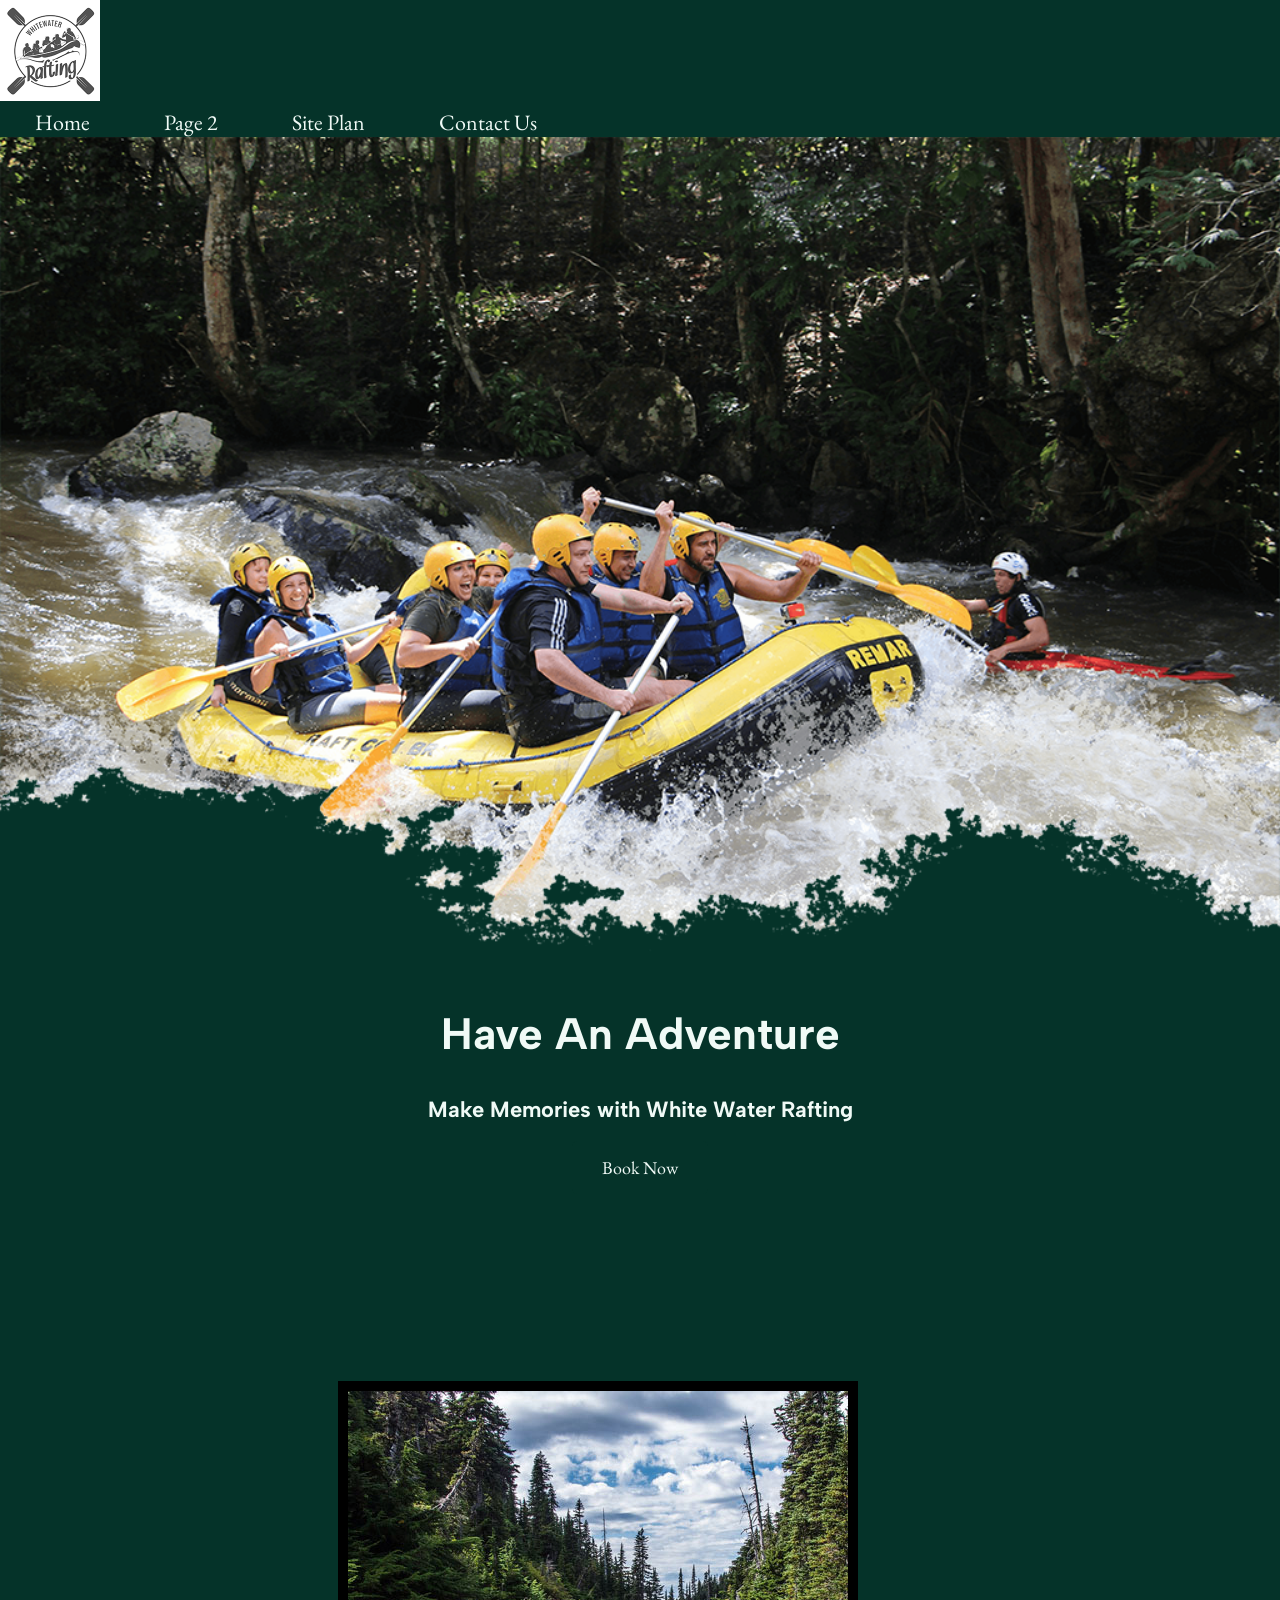
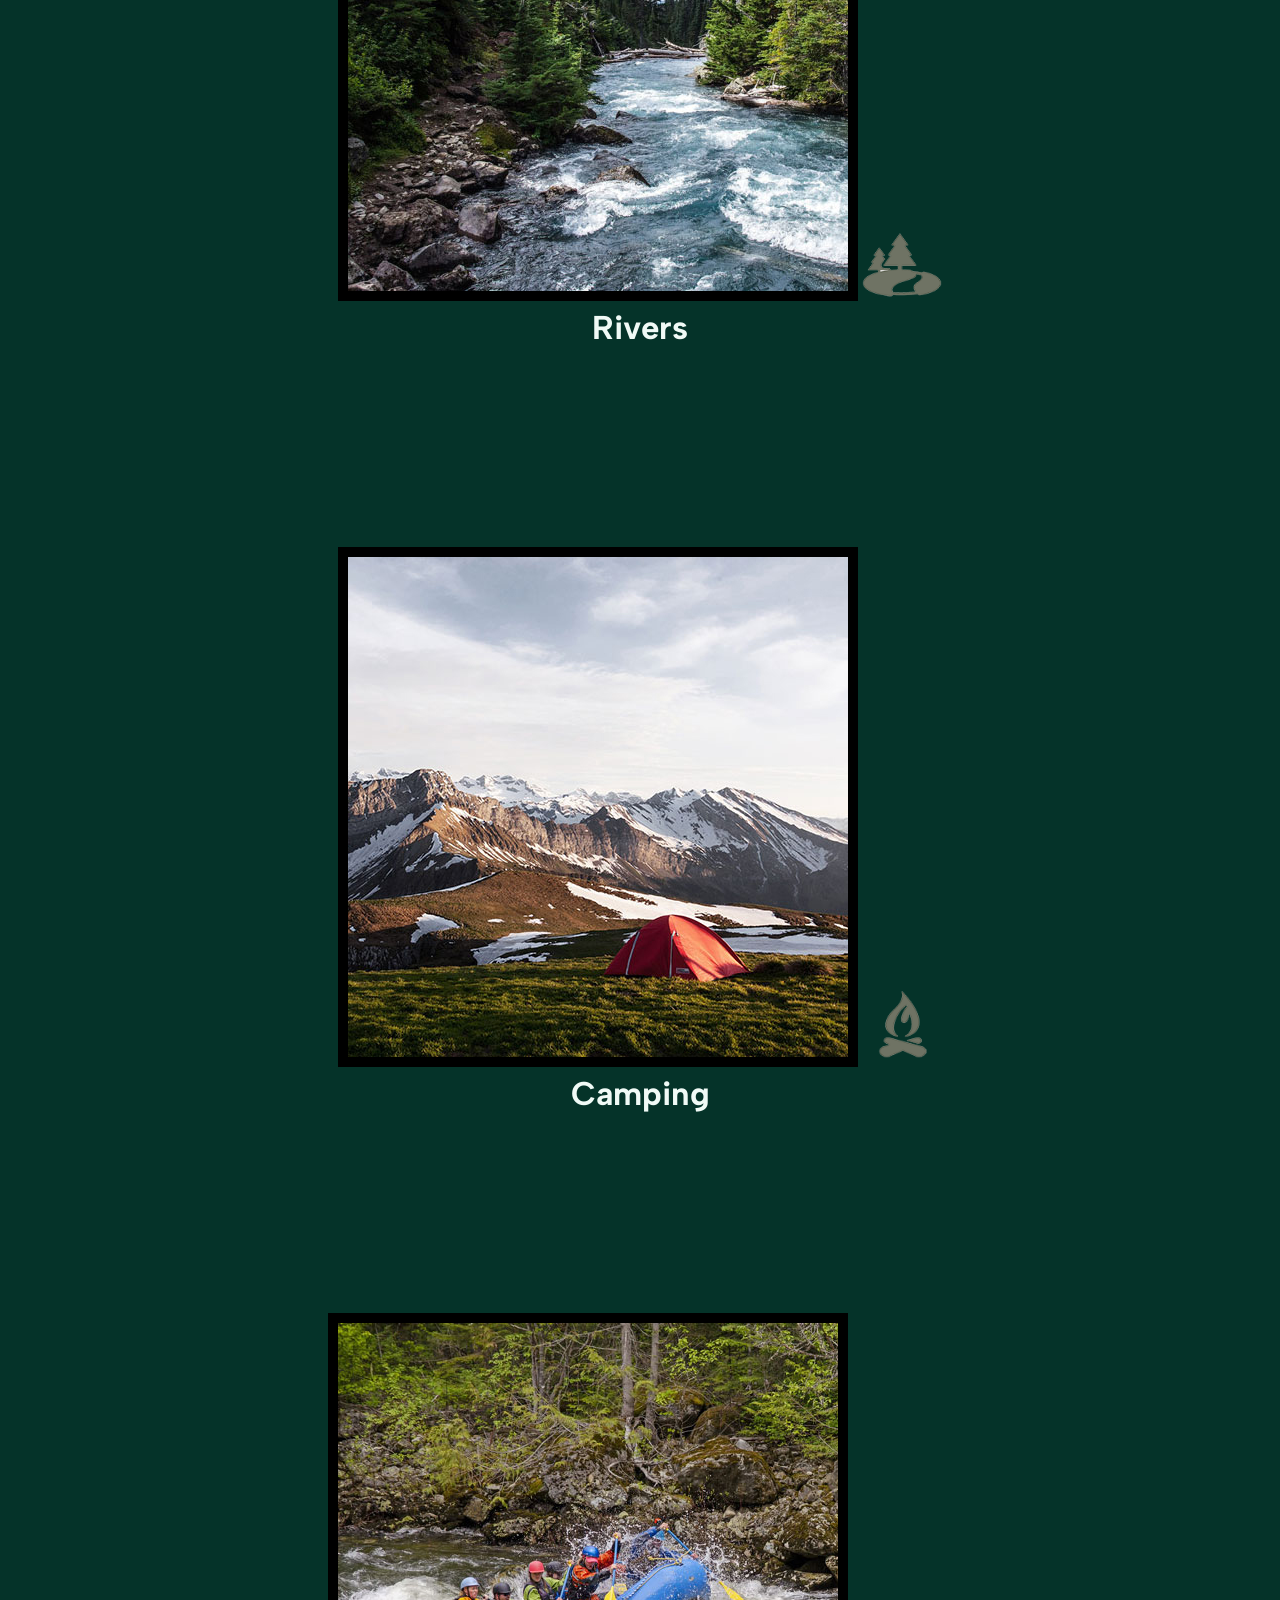
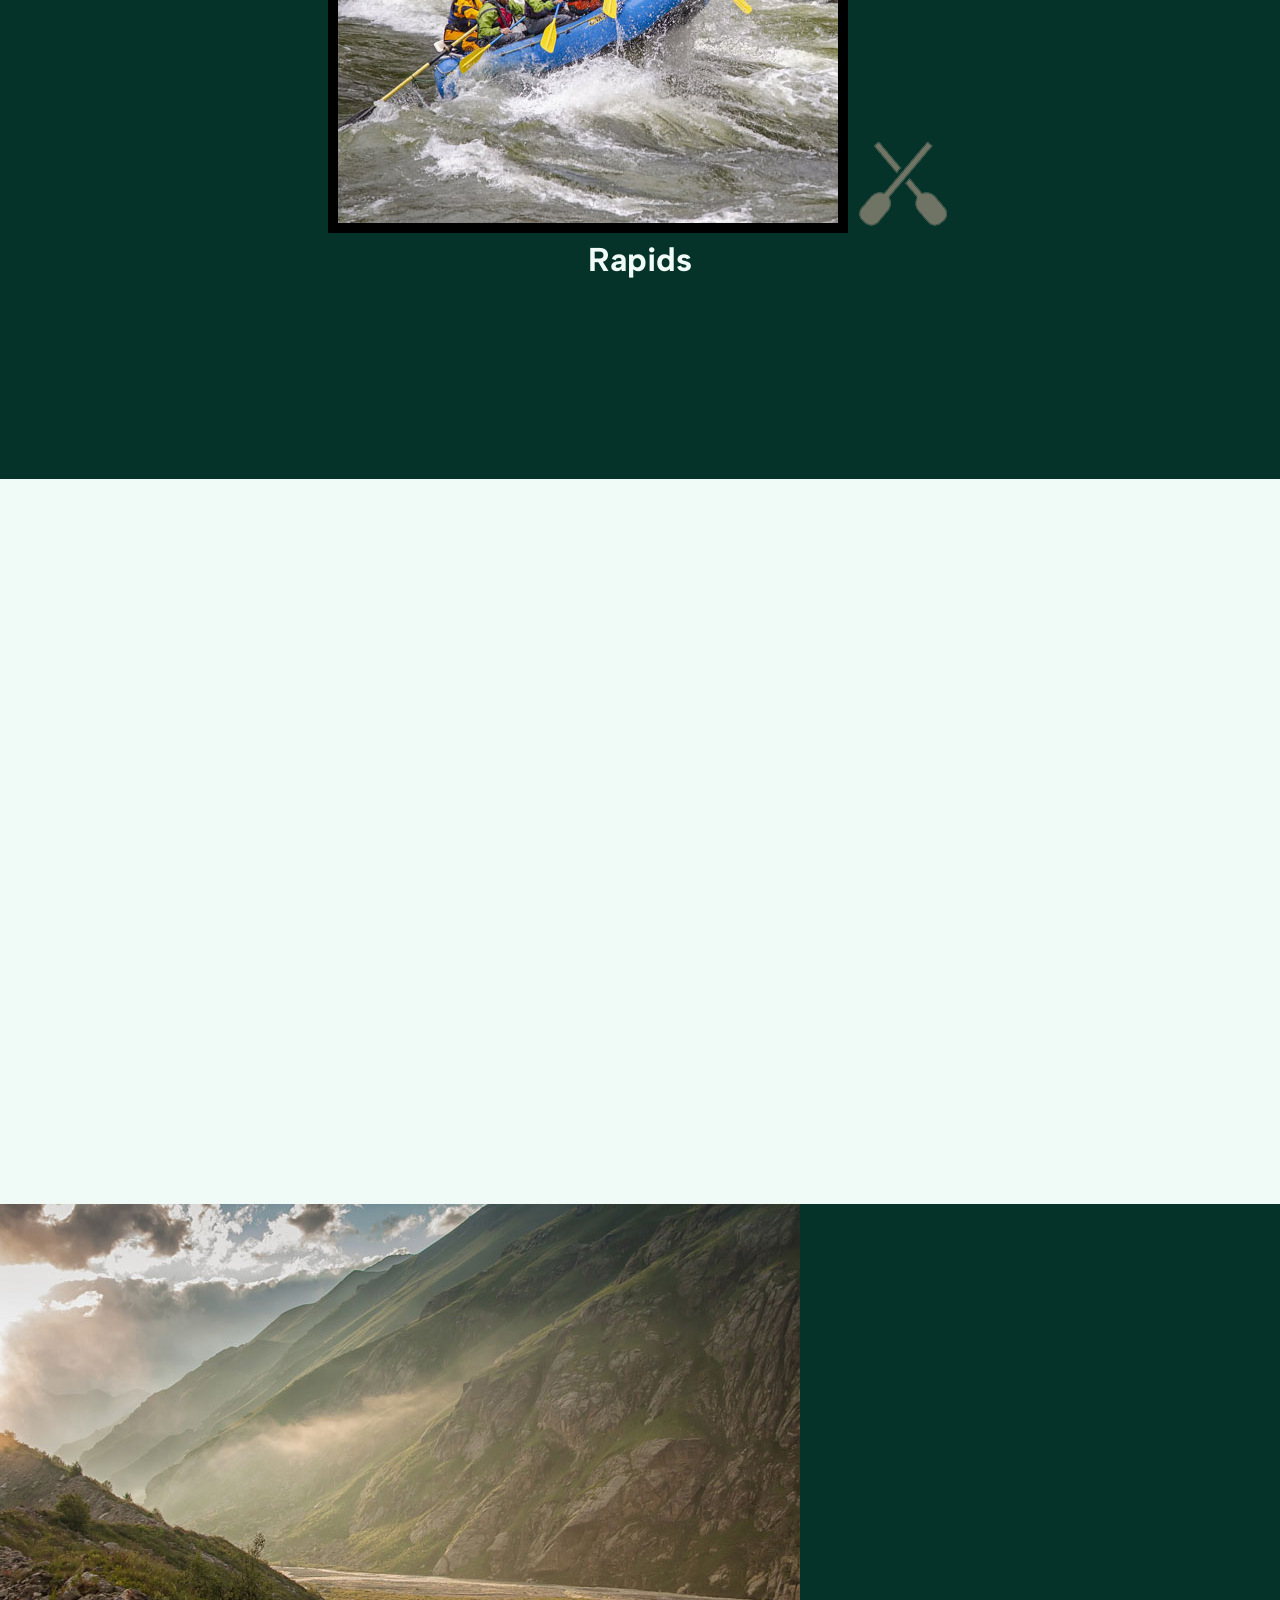
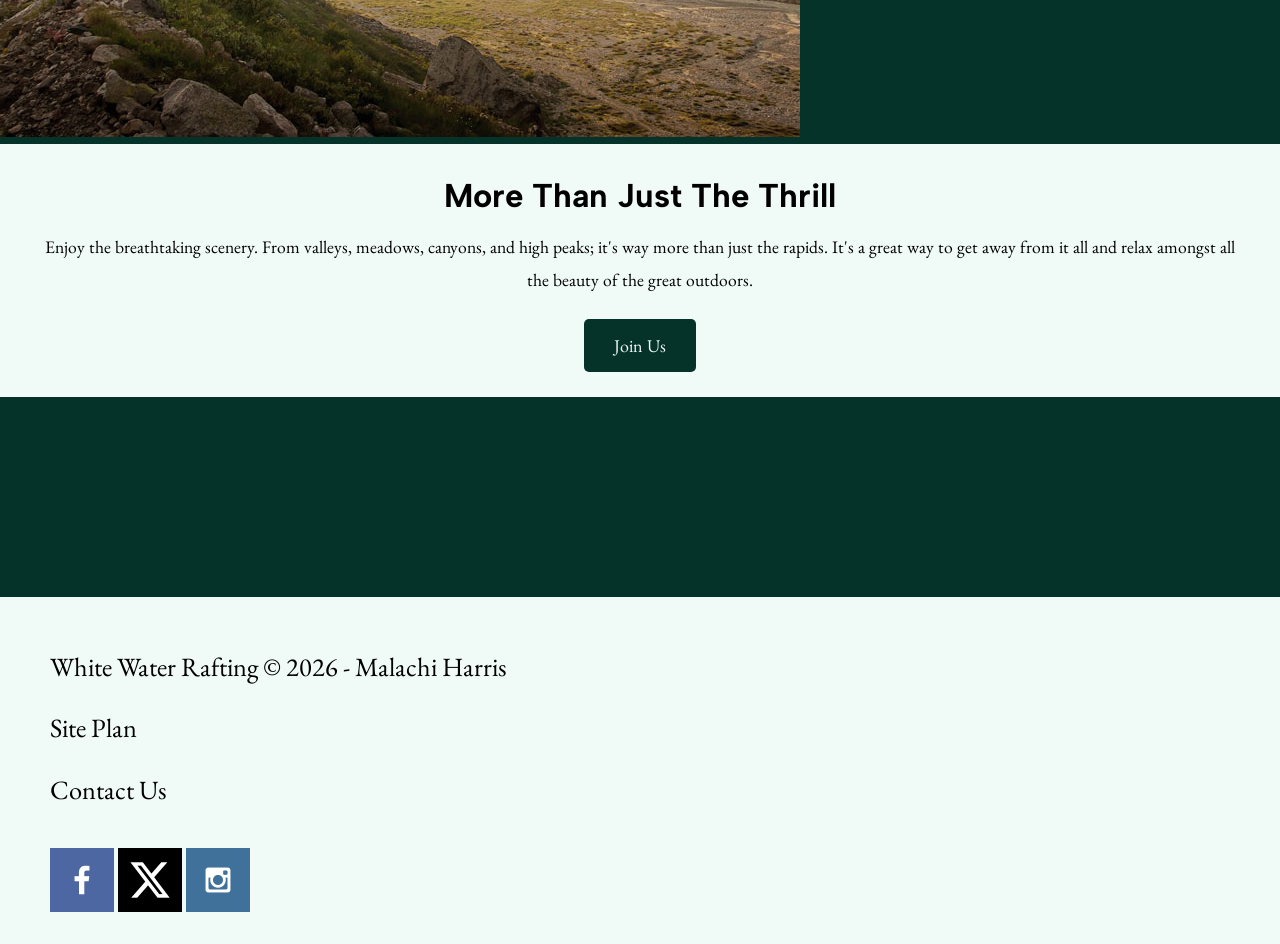
==== wwr/index.html @ 4aa39103 "Adding all project files" ====
<!DOCTYPE html>
<html lang="en">
<head>
    <meta charset="UTF-8">
    <meta name="viewport" content="width=device-width, initial-scale=1.0">
    <title>Whitewater Rafting | Home</title>
    <link rel="stylesheet" href="styles/style.css">
</head>
<body>
    <div id="content">
        <header>
            <a id="logo_link" href="index.html">
                <img class="logo" src="images/Whitewater-Rafting.png" alt="Whitewater Rafting Logo">
            </a>
            <nav>
                <a href="index.html">Home</a>
                <a href="#">Page 2</a>
                <a href="site-plan-rafting.html">Site Plan</a>
                <a href="contactus.html">Contact Us</a>
            </nav>
                
        </header>
        <div id="hero">
            <div id="hero-box">
                <img id="hero-img" src="images/hero.png" alt="People enjoying white water rafting">
            </div>
            <section id="hero-msg">
                <h1 class="home-title">Have An Adventure</h1>
                <h4>Make Memories with White Water Rafting </h4>
                <div class='button-box'>
                    <a class='book' href="contactus.html">Book Now</a>
                </div>
            </section>
        </div>
        <main class="home-grid">
            <section class="rivers-card">
                <img class="card-img" src="images/rivers.jpg" alt="river in forest">
                <img class="icon" src="images/river_icon.png" alt="river icon">
                <h2>Rivers</h2>
            </section>
            <section class="camping-card">
                <img class="card-img" src="images/camping.jpg" alt="tent in mountains">
                <img class="icon" src="images/fire_icon.png" alt="fire icon">
                <h2>Camping</h2>
            </section>
            <section class="rapids-card">
                <img class="card-img" src="images/rapids.jpg" alt="rafting boat">
                <img class="'icon" src="images/oars.png" alt="oars icon">
                <h2>Rapids</h2>
            </section>
            <div id="background"></div>
            <img class="mountains" src="images/mountains.jpg" alt="Misty mountains">
            <section class="msg">
                <h2>More Than Just The Thrill</h2>
                <p>Enjoy the breathtaking scenery. From valleys, meadows, canyons, and high peaks; it's way more than just the rapids.
                It's a great way to get away from it all and relax amongst all the beauty of the great outdoors. </p>
                <a class='join' href="rivers.html">Join Us</a>
            </section>
        </main>
        <footer>
            <p>White Water Rafting &copy; 2026 - Malachi Harris</p>
            <p><a href="site-plan-rafting.html">Site Plan</a></p>
            <p><a href="contactus.html">Contact Us</a></p>
            <div class="social">
                <a href="https://facebook.com" target = "_blank">
                    <img src="images/facebook.png" alt="fb icon">
                </a>
                <a href="https://x.com" target = "_blank">
                    <img src="images/x.png" alt="x icon">
                </a>
                <a href="https://instagram.com" target = "_blank">
                    <img src="images/instagram.png" alt="instagram icon">
                </a>
            </div>
        </footer>
    </div>
</body>
</html>
---- wwr/styles/style.css ----
@import url('https://fonts.googleapis.com/css2?family=Albert+Sans:ital,wght@0,100..900;1,100..900&family=EB+Garamond:ital,wght@0,400..800;1,400..800&display=swap');

#content{
    max-width: 1600px;
    margin: 0 auto;
}

nav a{
    text-align: center;
    color: #F0FAF6;
    text-decoration: none;
    padding: 35px;
}

nav a:hover{
    background-color: #E4B44C;
    color: black;
}

.button-box{
    text-align: center;
}

main section{
    text-align: center;
}

main section img{
    box-sizing: border-box;
}

#background{
    height: 725px;
}

body{
    background: #053329;
    font-family: "EB Garamond", Georgia, serif;
    font-size: 22px;
    margin: 0;
    padding: 0;
}

header{
    background-color: #053329;
}

.book, .join{
    background-color: #053329;
    color: #F0FAF6;
    text-decoration: none;
    font-size: 18px;
    padding: 15px 30px;
    margin-top: 50px;
    border-radius: 5px;
}

.book:hover, .join:hover{
    background-color: #E4B44C;
    color: black;
}

#background{
    background-color: #F0FAF6;
}

footer{
    background-color: #F0FAF6;
    color: black;
    padding: 25px 50px;
    margin-top: 200px;
}

footer a{
    color: black;
    text-decoration: none;
}

footer a:hover{
    color: black;
}

footer p{
    font-size: 1.2em;
}

footer p a:hover{
    text-decoration: underline;
}

footer .social img{
    padding-top: 15px;
}

.home-title{
    color: #F0FAF6;
    font-family: "Albert Sans", sans-serif;
    font-size: 2em;
    margin-top: 10px;
}

h4{
    color: #F0FAF6;
    font-family: "Albert Sans", sans-serif;
}

h2{
    color: #F0FAF6;
    font-family: "Albert Sans", sans-serif;
    margin: 0;
}

.msg{
    background-color: #F0FAF6;
    line-height: 1.5em;
    padding: 35px;
}

.msg h2{
    color: black;
    font-family: "Albert Sans", sans-serif;
}

.msg p{
    color: black;
    font-size: .8em;
    padding-bottom: 15px;
}

#hero-msg h1, #hero-msg h4{
    text-align: center;
}

#hero-img{
    width: 100%;
}

.icon{
    width: 80px;
    padding-top: 10px;
}

#logo_link{
    padding-top: 5px;
}

.logo{
    width: 100px;
    max-width: 100px;
}

.rivers-card, .camping-card, .rapids-card{
    margin: 200px 0;
}

.card-img{
    border: 10px solid black;
}
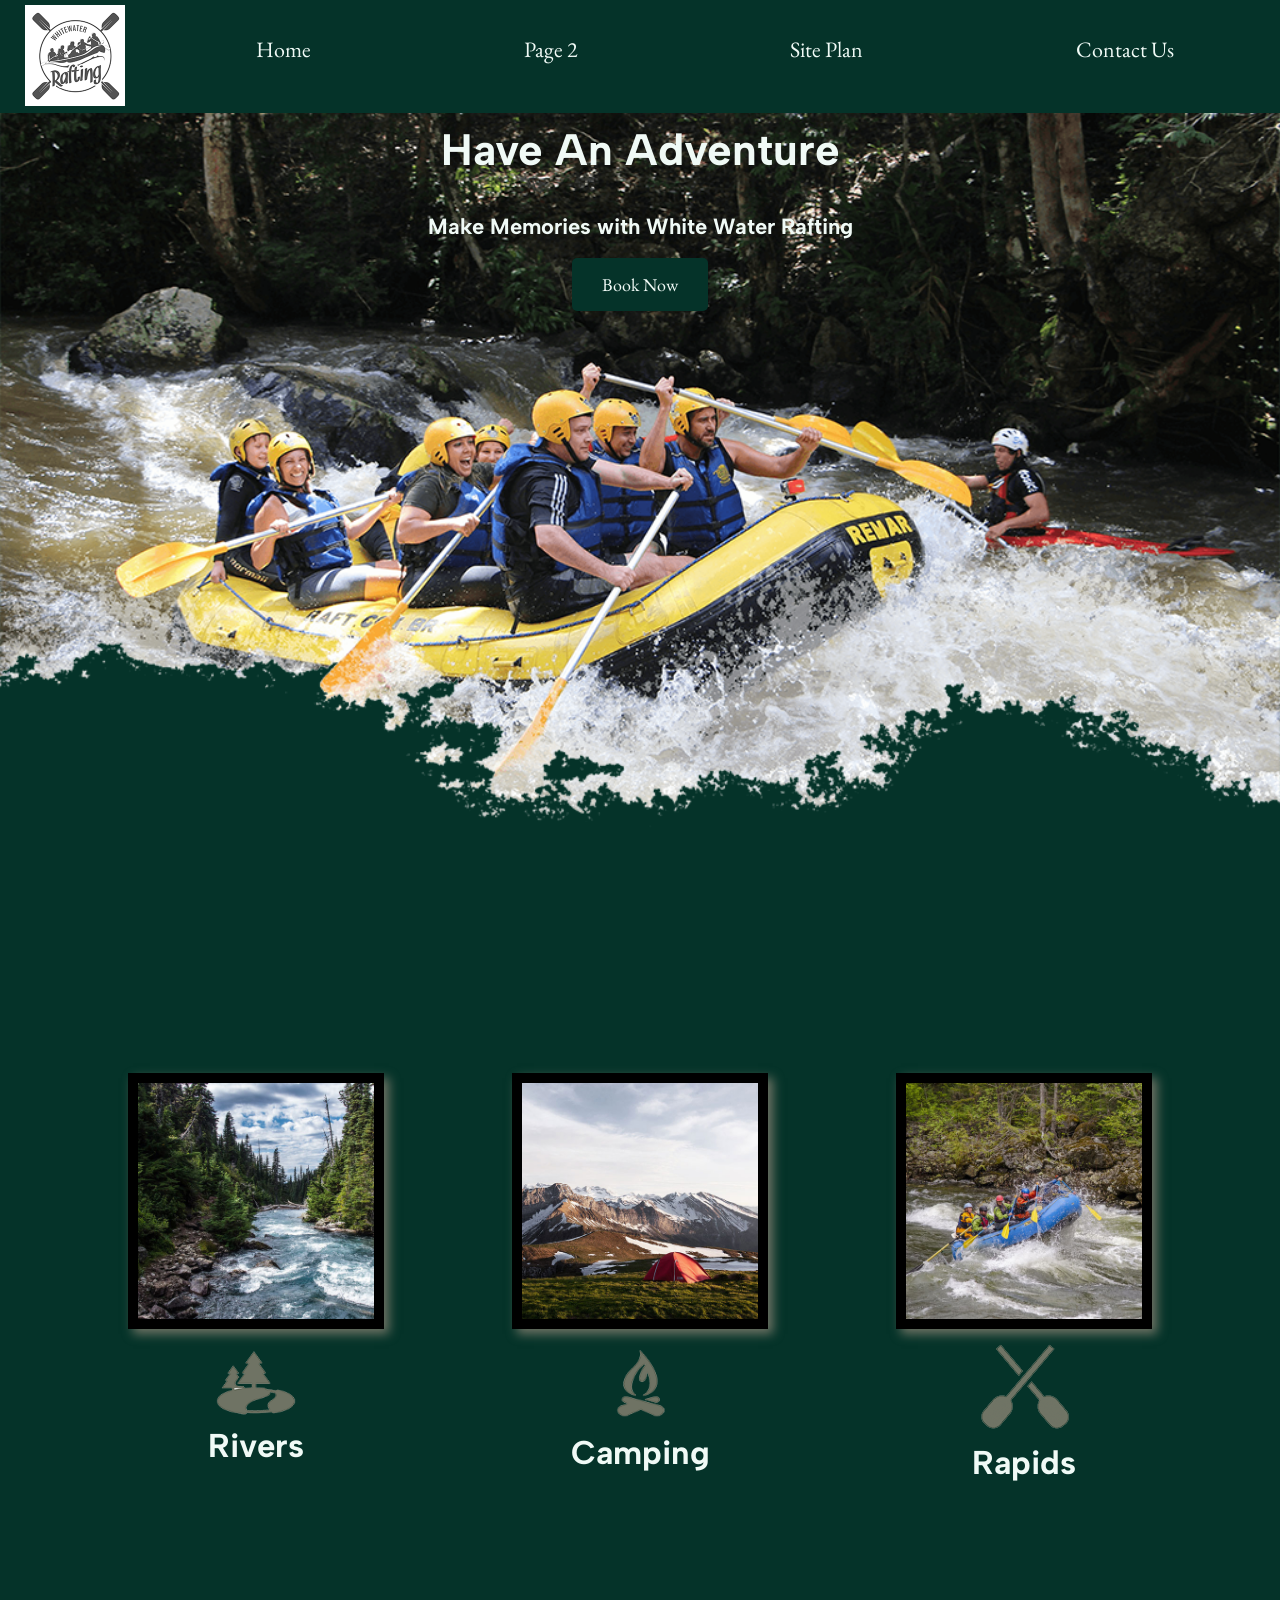
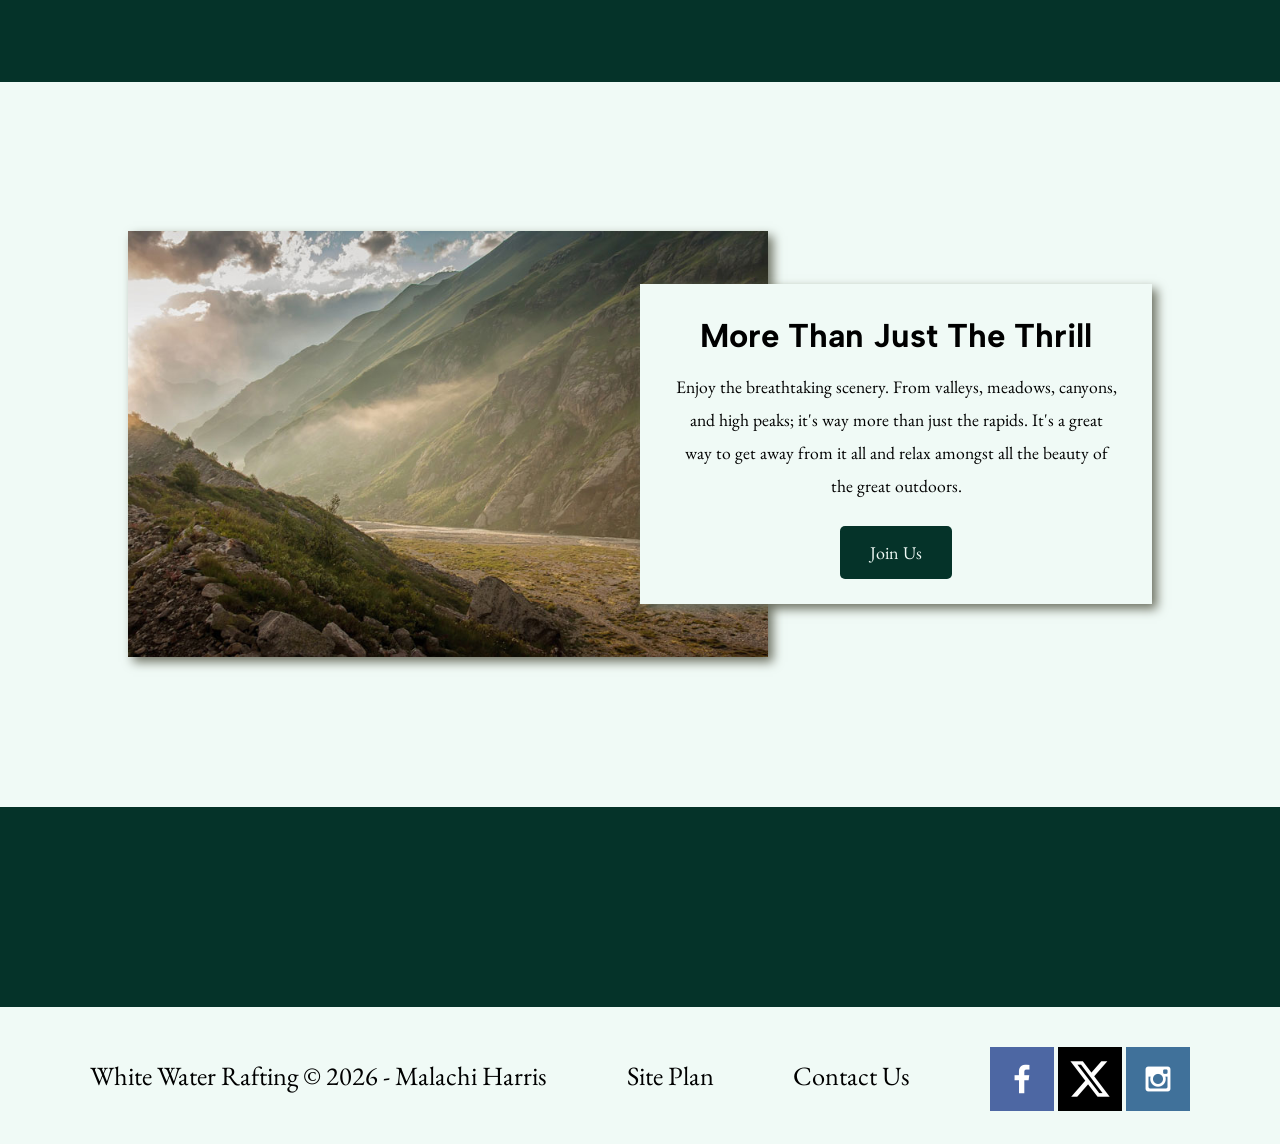
==== commit 35293f57: "Completed WWR website." ====
--- a/wwr/index.html
+++ b/wwr/index.html
@@ -18,7 +18,6 @@
                 <a href="site-plan-rafting.html">Site Plan</a>
                 <a href="contactus.html">Contact Us</a>
             </nav>
-                
         </header>
         <div id="hero">
             <div id="hero-box">
--- a/wwr/styles/style.css
+++ b/wwr/styles/style.css
@@ -15,6 +15,11 @@
 nav a:hover{
     background-color: #E4B44C;
     color: black;
+}
+
+nav{
+    display: flex;
+    justify-content: space-around;
 }
 
 .button-box{
@@ -43,6 +48,8 @@
 
 header{
     background-color: #053329;
+    display: grid;
+    grid-template-columns: 150px auto;
 }
 
 .book, .join{
@@ -62,6 +69,8 @@
 
 #background{
     background-color: #F0FAF6;
+    grid-column: 1/11;
+    grid-row: 4/9;
 }
 
 footer{
@@ -69,6 +78,9 @@
     color: black;
     padding: 25px 50px;
     margin-top: 200px;
+    display: flex;
+    justify-content: space-around;
+    align-items: center;
 }
 
 footer a{
@@ -97,6 +109,11 @@
     font-family: "Albert Sans", sans-serif;
     font-size: 2em;
     margin-top: 10px;
+}
+
+.home-grid{
+    display: grid;
+    grid-template-columns: repeat(10, 1fr);
 }
 
 h4{
@@ -114,6 +131,9 @@
     background-color: #F0FAF6;
     line-height: 1.5em;
     padding: 35px;
+    grid-column: 6/10;
+    grid-row: 6/7;
+    box-shadow: 5px 5px 10px #6f7364;
 }
 
 .msg h2{
@@ -127,12 +147,34 @@
     padding-bottom: 15px;
 }
 
+#hero{
+    display: grid;
+    grid-template-columns: 1fr 3fr 1fr;
+    margin-top: -100px;
+}
+
 #hero-msg h1, #hero-msg h4{
     text-align: center;
+}
+
+#hero-msg h4{
+    color: #F0FAF6;
+}
+
+#hero-msg{
+    grid-column: 2/3;
+    grid-row: 1/2;
+    margin-top: 100px;
 }
 
 #hero-img{
     width: 100%;
+}
+
+#hero-box{
+    grid-column: 1/4;
+    grid-row: 1/3;
+    z-index: -1;
 }
 
 .icon{
@@ -142,6 +184,8 @@
 
 #logo_link{
     padding-top: 5px;
+    justify-self: center;
+    align-self: center;
 }
 
 .logo{
@@ -153,6 +197,88 @@
     margin: 200px 0;
 }
 
+.rivers-card{
+    grid-column: 2/4;
+    grid-row: 2/3;
+}
+
+.camping-card{
+    grid-column: 5/7;
+    grid-row: 2/3;
+}
+
+.rapids-card{
+    grid-column: 8/10;
+    grid-row: 2/3;
+}
+
 .card-img{
     border: 10px solid black;
+    transition: transform .5s;
+    box-shadow: 5px 5px 10px #6f7364;
+}
+
+.card-img:hover{
+    opacity: .6;
+    transform: scale(1.1);
+}
+
+.mountains{
+    grid-column: 2/7;
+    grid-row: 5/8;
+    box-shadow: 5px 5px 10px #6f7364;
+}
+
+.card-img, .mountains{
+    width: 100%;
+}
+
+header{
+    display: grid;
+    grid-template-columns: 150px auto;
+}
+
+
+@media screen and (max-width: 900px) {
+    #hero, .home-grid {
+        display: block;
+        height: auto;
+    }
+    nav, footer {
+        flex-direction: column;
+    }
+    nav a {
+        display: block;
+        padding: 15px;
+    }
+    #hero {
+        margin-top: 0;
+    }
+    #hero-msg {
+        margin-top: 0;
+    }
+    #hero-msg h4 {
+        display: none;
+    }
+    #hero-msg h1 {
+        color: #6f7364;
+    }
+    .home-title {
+        font-size: 25px;
+    }
+    .rivers-card, .camping-card, .rapids-card { 
+        margin: 50px auto;
+        width: 60%;
+    }
+    #background {
+        display: none;
+    }
+    .mountains, .msg {
+        width: 80%;
+        display: block;
+        margin: 0 auto;
+    }
+    footer {
+        margin-top: 25px;
+    }
 }
